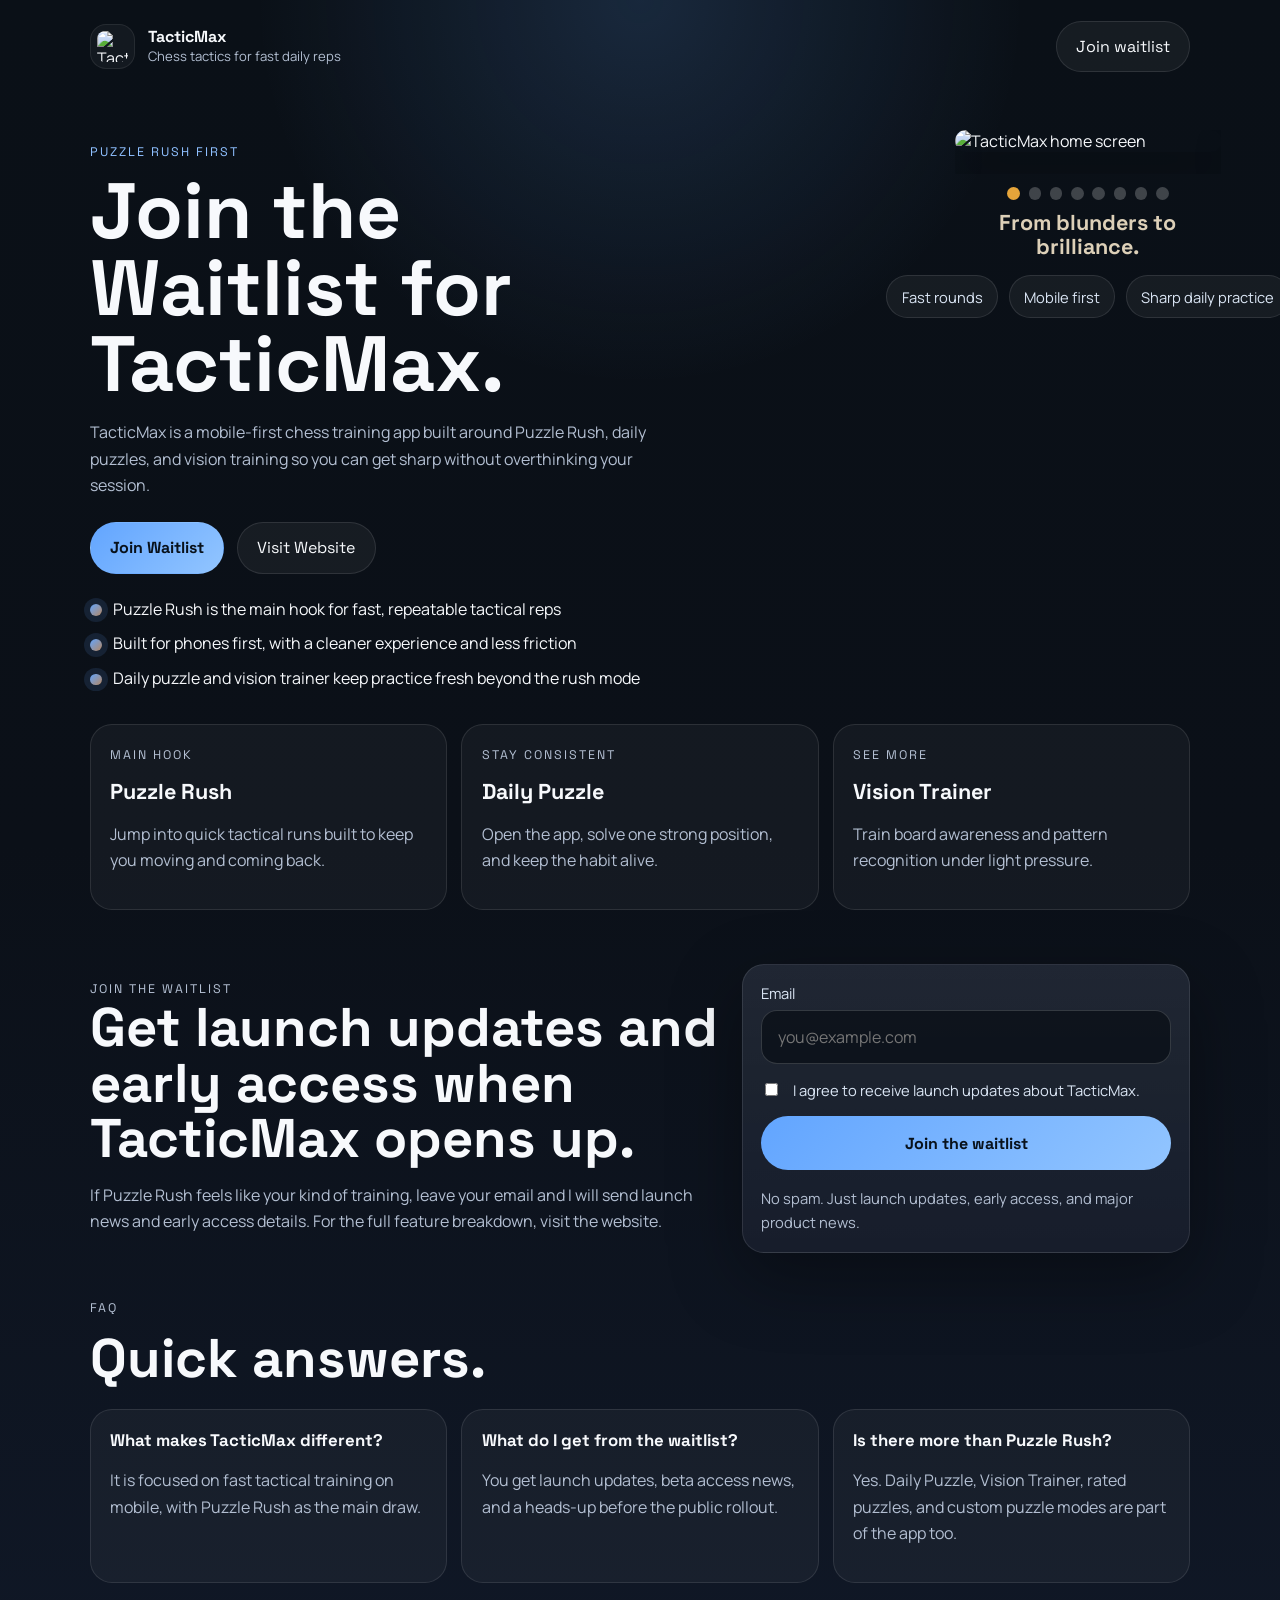
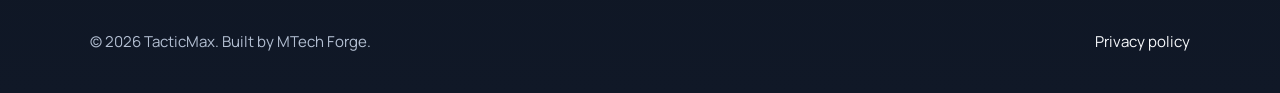
==== index.html @ 99b02673 "Add files via upload" ====
<!DOCTYPE html>
<html lang="en">
<head>
  <meta charset="UTF-8">
  <link rel="icon" href="logo/App_Icon-rounded.png">
  <meta name="viewport" content="width=device-width, initial-scale=1.0">
  <meta
    name="description"
    content="Join the TacticMax waitlist for early access to a mobile-first chess tactics app built around Puzzle Rush."
  >
  <title>TacticMax Waitlist</title>
  <link rel="preconnect" href="https://fonts.googleapis.com">
  <link rel="preconnect" href="https://fonts.gstatic.com" crossorigin>
  <link
    href="https://fonts.googleapis.com/css2?family=Space+Grotesk:wght@500;700&family=Manrope:wght@400;500;600;700&display=swap"
    rel="stylesheet"
  >
  <link rel="stylesheet" href="styles.css">
  <script src="config.js" defer></script>
  <script src="script.js" defer></script>
</head>
<body>
  <div class="page-shell">
    <header class="site-header">
      <a class="brand" href="#top" aria-label="TacticMax home">
        <img class="brand-logo" src="logo/logo.png" alt="TacticMax logo">
        <span class="brand-copy">
          <strong>TacticMax</strong>
          <small>Chess tactics for fast daily reps</small>
        </span>
      </a>
      <a class="button button-secondary header-cta" href="#waitlist">Join waitlist</a>
    </header>

    <main id="top">
      <section class="hero section reveal">
        <div class="hero-copy">
          <p class="eyebrow">Puzzle Rush first</p>
          <h1>Join the Waitlist for TacticMax.</h1>
          <p class="hero-text">
            TacticMax is a mobile-first chess training app built around Puzzle Rush,
            daily puzzles, and vision training so you can get sharp without overthinking your session.
          </p>
          <div class="hero-actions">
            <a class="button button-primary" href="#waitlist">Join Waitlist</a>
            <a
              class="button button-secondary"
              href="https://tacticmax.netlify.app/"
              target="_blank"
              rel="noreferrer"
            >
              Visit Website
            </a>
          </div>
          <ul class="hero-points" aria-label="Product highlights">
            <li>Puzzle Rush is the main hook for fast, repeatable tactical reps</li>
            <li>Built for phones first, with a cleaner experience and less friction</li>
            <li>Daily puzzle and vision trainer keep practice fresh beyond the rush mode</li>
          </ul>
        </div>

        <div class="hero-visual">
          <div class="phone-stage">
            <div class="hero-slider" aria-label="TacticMax screenshots">
              <div class="hero-slide">
                <img
                  class="app-shot hero-shot"
                  src="Screenhots/Puzzle_Rush.jpeg"
                  alt="Puzzle Rush mode in TacticMax"
                >
              </div>
              <div class="hero-slide">
                <img
                  class="app-shot hero-shot"
                  src="Screenhots/Home.jpeg"
                  alt="TacticMax home screen"
                >
              </div>
              <div class="hero-slide">
                <img
                  class="app-shot hero-shot"
                  src="Screenhots/Daily_puzzle.jpeg"
                  alt="Daily puzzle screen in TacticMax"
                >
              </div>
              <div class="hero-slide">
                <img
                  class="app-shot hero-shot"
                  src="Screenhots/Vision_Trainer.jpeg"
                  alt="Vision trainer screen in TacticMax"
                >
              </div>
              <div class="hero-slide">
                <img
                  class="app-shot hero-shot"
                  src="Screenhots/Rated_puzzles.jpeg"
                  alt="Rated puzzles screen in TacticMax"
                >
              </div>
              <div class="hero-slide">
                <img
                  class="app-shot hero-shot"
                  src="Screenhots/Custom_Puzzles.jpeg"
                  alt="Custom puzzles screen in TacticMax"
                >
              </div>
              <div class="hero-slide">
                <img
                  class="app-shot hero-shot"
                  src="Screenhots/Game_over1.jpeg"
                  alt="Game over screen in TacticMax"
                >
              </div>
              <div class="hero-slide">
                <img
                  class="app-shot hero-shot"
                  src="Screenhots/Game_over2.jpeg"
                  alt="Game over stats screen in TacticMax"
                >
              </div>
            </div>
            <div class="slider-meta" aria-label="Screenshot slider details">
              <div class="slider-dots" id="hero-slider-dots" aria-label="Screenshot progress"></div>
              <p class="slider-caption">From blunders to brilliance.</p>
            </div>
          </div>
          <div class="hero-badges" aria-label="Key promises">
            <span>Fast rounds</span>
            <span>Mobile first</span>
            <span>Sharp daily practice</span>
          </div>
        </div>
      </section>

      <section class="section compact-section reveal">
        <div class="feature-list">
          <article class="feature-card">
            <p class="feature-kicker">Main hook</p>
            <h2>Puzzle Rush</h2>
            <p>Jump into quick tactical runs built to keep you moving and coming back.</p>
          </article>
          <article class="feature-card">
            <p class="feature-kicker">Stay consistent</p>
            <h2>Daily Puzzle</h2>
            <p>Open the app, solve one strong position, and keep the habit alive.</p>
          </article>
          <article class="feature-card">
            <p class="feature-kicker">See more</p>
            <h2>Vision Trainer</h2>
            <p>Train board awareness and pattern recognition under light pressure.</p>
          </article>
        </div>
      </section>

      <section class="section reveal" id="waitlist">
        <div class="waitlist-wrap">
          <div class="waitlist-copy">
            <p class="eyebrow">Join the waitlist</p>
            <h2>Get launch updates and early access when TacticMax opens up.</h2>
            <p>
              If Puzzle Rush feels like your kind of training, leave your email and
              I will send launch news and early access details. For the full feature breakdown,
              visit the website.
            </p>
          </div>

          <aside class="waitlist-panel">
            <form
              id="waitlist-form"
              class="waitlist-form"
              name="waitlist"
              method="POST"
              action="/success.html"
              data-netlify="true"
              netlify-honeypot="company"
            >
              <input type="hidden" name="form-name" value="waitlist">
              <input type="hidden" name="page_url" id="page-url">
              <input type="hidden" name="referrer" id="referrer">

              <div class="honeypot" aria-hidden="true">
                <label for="company">Company</label>
                <input id="company" name="company" type="text" tabindex="-1" autocomplete="off">
              </div>

              <label class="field">
                <span>Email</span>
                <input
                  id="email"
                  name="email"
                  type="email"
                  maxlength="255"
                  placeholder="you@example.com"
                  autocomplete="email"
                  required
                >
              </label>

              <label class="checkbox-field">
                <input id="consent" name="consent" type="checkbox" value="true" required>
                <span>I agree to receive launch updates about TacticMax.</span>
              </label>

              <button class="button button-primary button-submit" type="submit">
                Join the waitlist
              </button>

              <p class="form-note">
                No spam. Just launch updates, early access, and major product news.
              </p>
            </form>
          </aside>
        </div>
      </section>

      <section class="section faq-section reveal" id="faq">
        <div class="section-heading">
          <p class="eyebrow">FAQ</p>
          <h2>Quick answers.</h2>
        </div>

        <div class="faq-list">
          <article class="faq-item">
            <h3>What makes TacticMax different?</h3>
            <p>It is focused on fast tactical training on mobile, with Puzzle Rush as the main draw.</p>
          </article>
          <article class="faq-item">
            <h3>What do I get from the waitlist?</h3>
            <p>You get launch updates, beta access news, and a heads-up before the public rollout.</p>
          </article>
          <article class="faq-item">
            <h3>Is there more than Puzzle Rush?</h3>
            <p>Yes. Daily Puzzle, Vision Trainer, rated puzzles, and custom puzzle modes are part of the app too.</p>
          </article>
        </div>
      </section>
    </main>

    <footer class="site-footer">
      <p>&copy; <span id="year"></span> TacticMax. Built by MTech Forge.</p>
      <a href="https://mtechstudio-cloud.github.io/chess-puzzle-privacy/privacy_policy.html">Privacy policy</a>
    </footer>
  </div>
</body>
</html>
---- styles.css ----
:root {
  --bg: #0b1018;
  --bg-soft: #101827;
  --surface: rgba(16, 24, 39, 0.82);
  --surface-strong: #131d2c;
  --surface-soft: rgba(255, 255, 255, 0.05);
  --text: #f7f9fc;
  --muted: #b3bfd2;
  --accent: #62a5ff;
  --accent-strong: #8fc0ff;
  --line: rgba(255, 255, 255, 0.1);
  --line-strong: rgba(255, 255, 255, 0.16);
  --success: #8df0b5;
  --shadow: 0 24px 70px rgba(0, 0, 0, 0.34);
  --radius-xl: 28px;
  --radius-lg: 22px;
  --radius-md: 16px;
  --container: 1100px;
}

* {
  box-sizing: border-box;
}

html {
  scroll-behavior: smooth;
}

body {
  margin: 0;
  min-height: 100vh;
  background:
    radial-gradient(circle at top center, rgba(98, 165, 255, 0.16), transparent 24rem),
    linear-gradient(180deg, #0a1017 0%, #0b1018 50%, #101827 100%);
  color: var(--text);
  font-family: "Manrope", "Segoe UI", sans-serif;
  -webkit-text-size-adjust: 100%;
}

a {
  color: inherit;
  text-decoration: none;
}

button,
input {
  font: inherit;
}

img {
  display: block;
  max-width: 100%;
}

.page-shell {
  width: min(calc(100% - 1.2rem), var(--container));
  margin: 0 auto;
  padding-bottom: calc(2rem + env(safe-area-inset-bottom, 0px));
}

.site-header,
.section,
.site-footer {
  position: relative;
  z-index: 1;
}

.site-header {
  display: flex;
  align-items: center;
  justify-content: space-between;
  gap: 1rem;
  padding: 1rem 0 0.75rem;
}

.brand {
  display: inline-flex;
  align-items: center;
  gap: 0.85rem;
  min-width: 0;
}

.brand-logo {
  width: 2.8rem;
  height: 2.8rem;
  object-fit: contain;
  border-radius: 16px;
  background: rgba(255, 255, 255, 0.04);
  border: 1px solid rgba(255, 255, 255, 0.08);
  padding: 0.35rem;
}

.brand-copy {
  display: grid;
  gap: 0.08rem;
}

.brand-copy strong,
.button,
.eyebrow,
.feature-kicker {
  font-family: "Space Grotesk", "Segoe UI", sans-serif;
}

.brand-copy strong {
  font-size: 1rem;
  line-height: 1.1;
}

.brand-copy small {
  color: var(--muted);
  font-size: 0.82rem;
}

.section {
  padding-top: 3.4rem;
}

.hero {
  display: grid;
  gap: 1.8rem;
  align-items: start;
}

.eyebrow,
.feature-kicker {
  margin: 0 0 0.8rem;
  color: var(--accent-strong);
  font-size: 0.78rem;
  letter-spacing: 0.16em;
  text-transform: uppercase;
}

.hero h1,
.section-heading h2,
.waitlist-copy h2,
.feature-card h2,
.screen-copy h3,
.faq-item h3 {
  margin: 0;
  font-family: "Space Grotesk", "Segoe UI", sans-serif;
}

.hero h1 {
  max-width: 12ch;
  font-size: clamp(2.65rem, 9vw, 4.9rem);
  line-height: 0.98;
}

.hero-text,
.section-heading p,
.waitlist-copy p,
.feature-card p,
.screen-copy p,
.faq-item p,
.form-note {
  color: var(--muted);
  line-height: 1.65;
}

.hero-text {
  margin: 1rem 0 0;
  max-width: 36rem;
  font-size: 1rem;
}

.hero-actions {
  display: flex;
  flex-wrap: wrap;
  gap: 0.8rem;
  margin: 1.5rem 0;
}

.button {
  display: inline-flex;
  align-items: center;
  justify-content: center;
  min-height: 3rem;
  padding: 0.88rem 1.2rem;
  border-radius: 999px;
  border: 1px solid transparent;
  transition:
    transform 180ms ease,
    border-color 180ms ease,
    background 180ms ease;
}

.button:hover,
.button:focus-visible {
  transform: translateY(-1px);
}

.button-primary {
  background: linear-gradient(135deg, var(--accent), #92c5ff);
  color: #08111b;
  font-weight: 700;
}

.button-secondary {
  background: rgba(255, 255, 255, 0.05);
  border-color: var(--line);
  color: var(--text);
}

.header-cta {
  flex-shrink: 0;
}

.hero-points {
  display: grid;
  gap: 0.8rem;
  padding: 0;
  margin: 0;
  list-style: none;
}

.hero-points li {
  display: flex;
  gap: 0.7rem;
  align-items: flex-start;
}

.hero-points li::before {
  content: "";
  width: 0.72rem;
  height: 0.72rem;
  flex: 0 0 auto;
  margin-top: 0.42rem;
  border-radius: 999px;
  background: linear-gradient(135deg, var(--accent), #b58863);
  box-shadow: 0 0 0 6px rgba(98, 165, 255, 0.12);
}

.hero-visual {
  display: grid;
  gap: 1rem;
  justify-items: center;
  transform: translateY(-0.5rem);
}

.phone-stage {
  width: min(100%, 16rem);
}

.hero-slider {
  display: grid;
  grid-auto-flow: column;
  grid-auto-columns: 100%;
  gap: 0.75rem;
  overflow-x: auto;
  overscroll-behavior-x: contain;
  scroll-snap-type: x mandatory;
  scrollbar-width: none;
  -webkit-overflow-scrolling: touch;
}

.hero-slider::-webkit-scrollbar {
  display: none;
}

.hero-slide {
  scroll-snap-align: start;
  width: 100%;
}

.app-shot {
  width: 100%;
  height: auto;
  display: block;
  border-radius: 1.35rem;
  box-shadow: 0 18px 46px rgba(0, 0, 0, 0.28);
}

.hero-shot {
  max-width: none;
}

.slider-meta {
  width: 100%;
  margin-inline: auto;
  padding-top: 0.8rem;
  display: grid;
  justify-items: center;
  text-align: center;
}

.slider-dots {
  display: flex;
  align-items: center;
  justify-content: center;
  gap: 0.55rem;
  margin-bottom: 0.7rem;
}

.slider-dot {
  width: 0.78rem;
  height: 0.78rem;
  border: 0;
  padding: 0;
  border-radius: 999px;
  background: rgba(255, 255, 255, 0.22);
  cursor: pointer;
  transition:
    transform 180ms ease,
    background 180ms ease,
    opacity 180ms ease;
}

.slider-dot:hover,
.slider-dot:focus-visible {
  transform: scale(1.08);
  background: rgba(255, 255, 255, 0.4);
}

.slider-dot.is-active {
  background: #e6a53a;
}

.slider-caption {
  margin: 0;
  color: #ddd0b8;
  font-family: "Space Grotesk", "Segoe UI", sans-serif;
  font-size: clamp(1rem, 2.2vw, 1.35rem);
  font-weight: 700;
  line-height: 1.12;
}

.hero-badges {
  display: flex;
  flex-wrap: wrap;
  justify-content: center;
  gap: 0.65rem;
  position: relative;
  z-index: 1;
}

.hero-badges span {
  padding: 0.65rem 0.9rem;
  border-radius: 999px;
  background: rgba(255, 255, 255, 0.05);
  border: 1px solid var(--line);
  color: #dbe6f5;
  font-size: 0.92rem;
}

.compact-section {
  padding-top: 2.2rem;
}

.feature-list {
  display: grid;
  gap: 0.9rem;
}

.feature-card,
.waitlist-panel,
.faq-item {
  background: rgba(255, 255, 255, 0.04);
  border: 1px solid var(--line);
  border-radius: var(--radius-lg);
}

.feature-card {
  padding: 1.2rem;
}

.feature-card h2 {
  margin-bottom: 0.55rem;
  font-size: 1.35rem;
}

.section-heading {
  display: grid;
  gap: 0.8rem;
  max-width: 40rem;
}

.section-heading h2,
.waitlist-copy h2 {
  font-size: clamp(2rem, 7vw, 3.4rem);
  line-height: 1.02;
}

.section-heading p {
  margin: 0;
}

.waitlist-wrap {
  display: grid;
  gap: 1rem;
  align-items: start;
}

.waitlist-copy p {
  margin: 0.95rem 0 0;
}

.waitlist-panel {
  padding: 1.1rem;
  background:
    linear-gradient(180deg, rgba(255, 255, 255, 0.07), rgba(255, 255, 255, 0.03)),
    var(--surface);
  box-shadow: var(--shadow);
}

.waitlist-form {
  display: grid;
  gap: 1rem;
}

.field,
.checkbox-field {
  display: grid;
  gap: 0.45rem;
}

.field span,
.checkbox-field span {
  font-size: 0.92rem;
  color: #dbe6f5;
}

.field input {
  width: 100%;
  border: 1px solid var(--line-strong);
  border-radius: var(--radius-md);
  padding: 0.95rem 1rem;
  min-height: 3.25rem;
  color: var(--text);
  background: rgba(8, 13, 21, 0.7);
  outline: none;
  transition:
    border-color 180ms ease,
    box-shadow 180ms ease;
}

.field input:focus {
  border-color: rgba(143, 192, 255, 0.85);
  box-shadow: 0 0 0 4px rgba(98, 165, 255, 0.15);
}

.checkbox-field {
  grid-template-columns: auto 1fr;
  align-items: start;
  gap: 0.75rem;
}

.checkbox-field input {
  margin-top: 0.15rem;
  accent-color: var(--accent);
}

.button-submit {
  width: 100%;
  border: 0;
  cursor: pointer;
  min-height: 3.35rem;
}

.button-submit[disabled] {
  cursor: progress;
  opacity: 0.74;
  transform: none;
}

.form-note,
.form-status {
  margin: 0;
}

.form-note {
  font-size: 0.92rem;
}

.form-status {
  min-height: 1.4rem;
  font-size: 0.94rem;
}

.form-status.success {
  color: var(--success);
}

.form-status.error {
  color: #ffb8b8;
}

.honeypot {
  position: absolute;
  left: -9999px;
  width: 1px;
  height: 1px;
  overflow: hidden;
}

.faq-section {
  padding-top: 2.8rem;
}

.faq-list {
  display: grid;
  gap: 0.9rem;
  margin-top: 1.4rem;
}

.faq-item {
  padding: 1.2rem;
}

.faq-item h3 {
  margin-bottom: 0.45rem;
  font-size: 1.05rem;
}

.site-footer {
  display: flex;
  flex-direction: column;
  align-items: flex-start;
  gap: 0.55rem;
  padding: 3rem 0 0.6rem;
  color: var(--muted);
  font-size: 0.94rem;
}

.site-footer p {
  margin: 0;
}

.site-footer a {
  color: var(--text);
}

.success-page {
  min-height: calc(100vh - 2rem);
  display: grid;
  place-items: center;
  padding: 2rem 0 1rem;
}

.success-card {
  width: min(100%, 34rem);
  padding: 1.5rem;
  border-radius: var(--radius-lg);
  background:
    linear-gradient(180deg, rgba(255, 255, 255, 0.07), rgba(255, 255, 255, 0.03)),
    var(--surface);
  border: 1px solid var(--line);
  box-shadow: var(--shadow);
  text-align: center;
}

.success-logo {
  margin: 0 auto 1rem;
}

.success-card h1 {
  margin: 0;
  font-family: "Space Grotesk", "Segoe UI", sans-serif;
  font-size: clamp(2rem, 7vw, 3rem);
  line-height: 1.02;
}

.success-copy {
  margin: 1rem auto 0;
  max-width: 28rem;
  color: var(--muted);
  line-height: 1.65;
}

.success-actions {
  justify-content: center;
}

.reveal {
  opacity: 0;
  transform: translateY(22px);
  transition:
    opacity 540ms ease,
    transform 540ms ease;
}

.reveal.revealed {
  opacity: 1;
  transform: translateY(0);
}

@media (min-width: 700px) {
  .page-shell {
    width: min(calc(100% - 2rem), var(--container));
  }

  .feature-list,
  .faq-list {
    grid-template-columns: repeat(3, minmax(0, 1fr));
  }

  .waitlist-wrap {
    grid-template-columns: minmax(0, 1fr) minmax(320px, 28rem);
  }

  .site-footer {
    flex-direction: row;
    justify-content: space-between;
    align-items: center;
  }
}

@media (min-width: 960px) {
  .site-header {
    padding-top: 1.3rem;
  }

  .hero {
    grid-template-columns: minmax(0, 1fr) minmax(360px, 28rem);
    gap: 2.4rem;
  }

  .hero-copy {
    padding-top: 0.35rem;
  }

  .phone-stage {
    width: min(100%, 16.65rem);
  }

}

@media (max-width: 760px) {
  .page-shell {
    width: min(calc(100% - 1rem), var(--container));
  }

  .site-header {
    flex-direction: column;
    align-items: stretch;
    gap: 0.85rem;
    padding-top: calc(0.9rem + env(safe-area-inset-top, 0px));
  }

  .brand {
    width: 100%;
  }

  .header-cta {
    width: 100%;
  }

  .section {
    padding-top: 2.5rem;
  }

  .hero {
    gap: 1.2rem;
  }

  .hero h1 {
    max-width: none;
    font-size: clamp(2.25rem, 10vw, 3.4rem);
  }

  .hero-text {
    font-size: 0.98rem;
  }

  .hero-actions,
  .success-actions {
    display: grid;
    grid-template-columns: 1fr;
    gap: 0.75rem;
  }

  .hero-actions .button,
  .success-actions .button {
    width: 100%;
  }

  .hero-visual {
    transform: none;
    gap: 0.8rem;
  }

  .phone-stage {
    width: min(100%, 17rem);
  }

  .hero-badges {
    width: 100%;
    gap: 0.55rem;
  }

  .hero-badges span {
    display: flex;
    align-items: center;
    flex: 1 1 calc(50% - 0.55rem);
    text-align: center;
    justify-content: center;
    min-height: 2.75rem;
  }

  .feature-card,
  .waitlist-panel,
  .faq-item,
  .success-card {
    border-radius: 18px;
  }

  .feature-card,
  .faq-item {
    padding: 1rem;
  }

  .waitlist-panel,
  .success-card {
    padding: 1rem;
  }

  .waitlist-copy h2,
  .section-heading h2 {
    font-size: clamp(1.9rem, 8vw, 2.5rem);
  }
}

@media (max-width: 640px) {
  .site-header {
    align-items: stretch;
  }

  .brand {
    gap: 0.7rem;
  }

  .brand-logo {
    width: 2.55rem;
    height: 2.55rem;
  }

  .brand-copy small {
    display: none;
  }

  .header-cta {
    min-height: 3.15rem;
    padding-inline: 0.95rem;
  }

  .slider-dots {
    gap: 0.42rem;
  }

  .slider-dot {
    width: 0.68rem;
    height: 0.68rem;
  }

  .slider-caption {
    font-size: 0.96rem;
  }

  .hero-points {
    gap: 0.7rem;
  }

  .hero-points li {
    font-size: 0.95rem;
  }

  .field input {
    min-height: 3.15rem;
    padding-inline: 0.95rem;
  }

  .checkbox-field {
    gap: 0.65rem;
  }

  .site-footer {
    padding-top: 2.4rem;
    font-size: 0.9rem;
  }

}
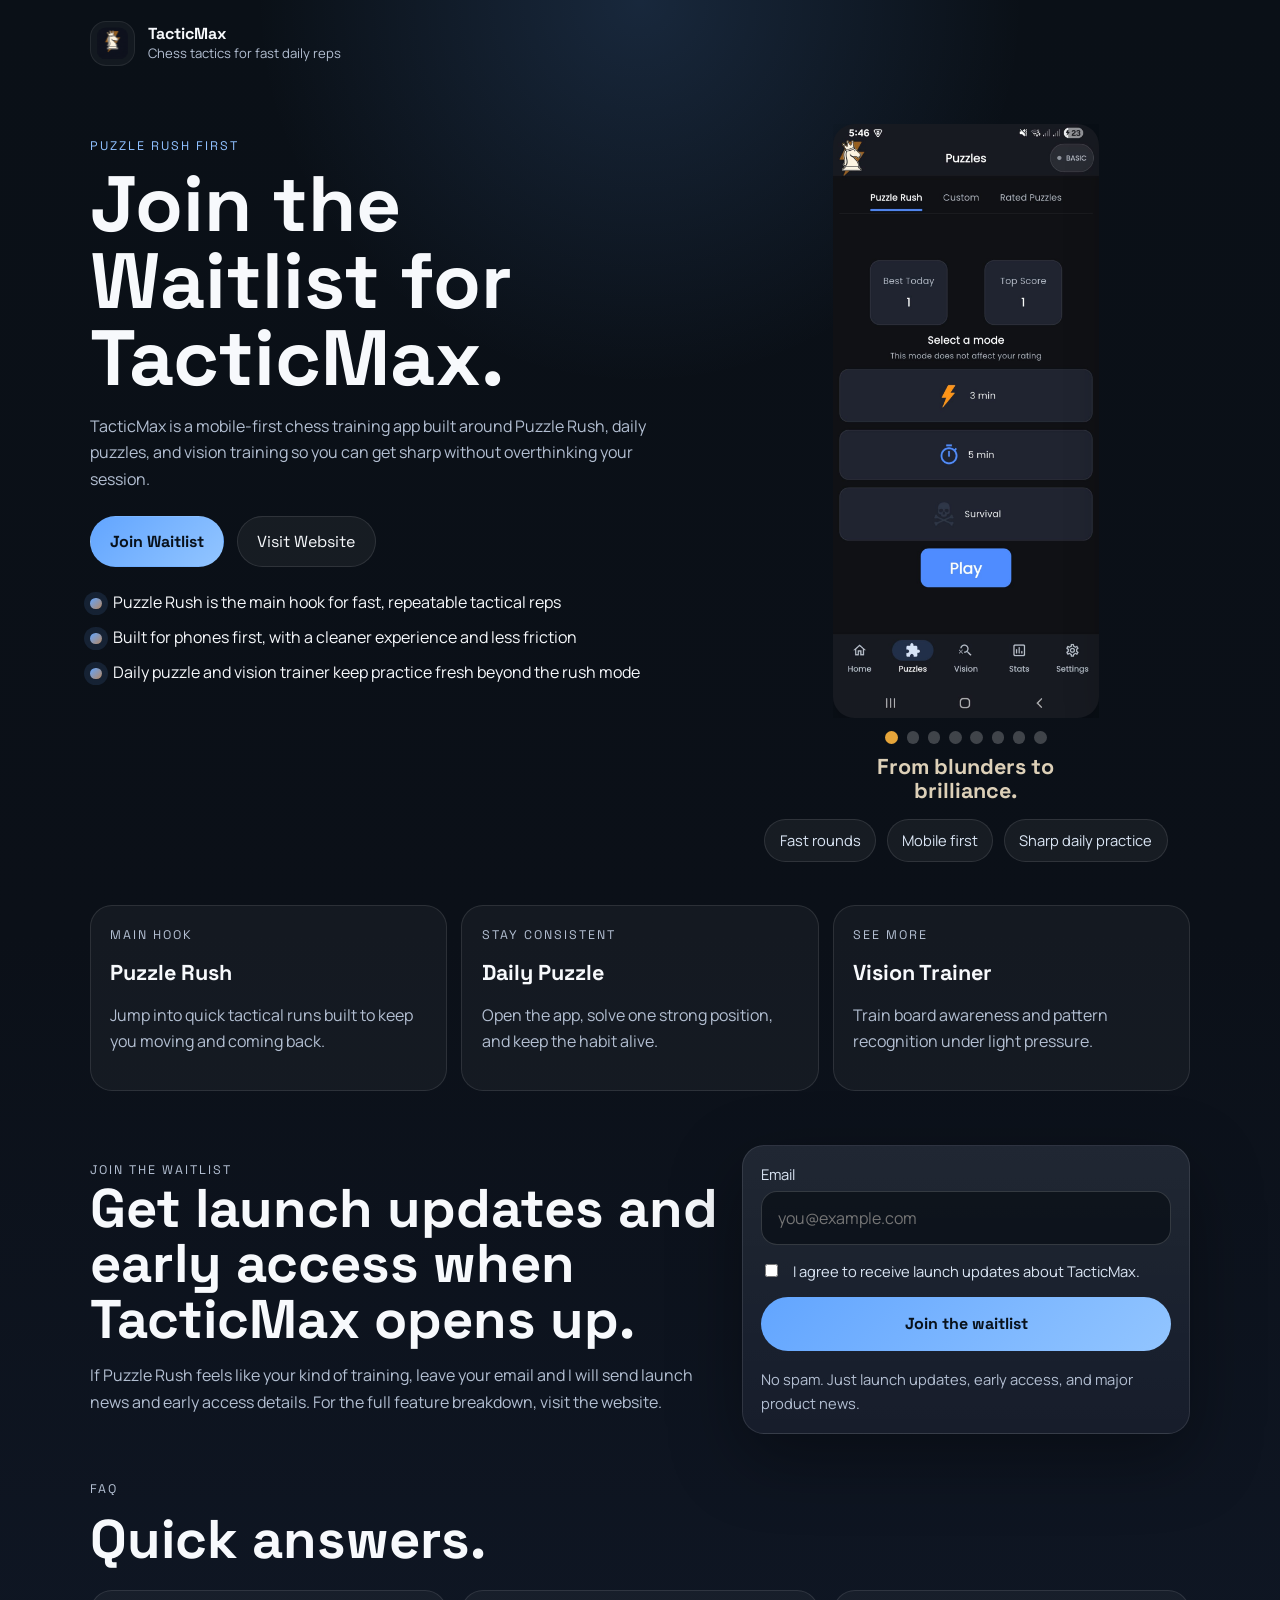
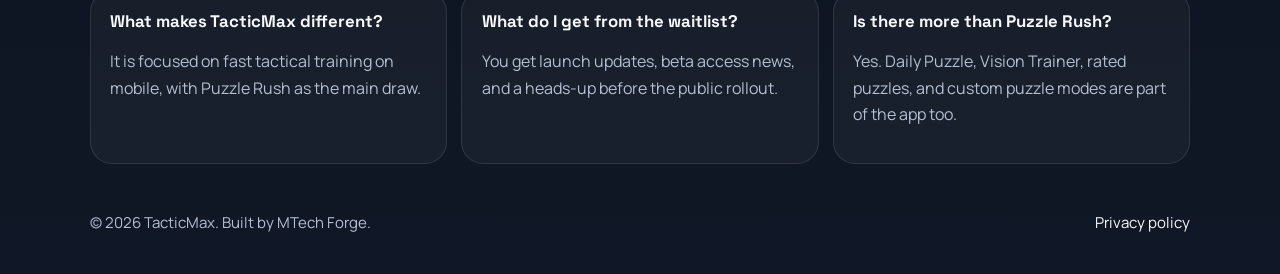
==== commit a1975079: "Update index.html" ====
--- a/index.html
+++ b/index.html
@@ -29,7 +29,6 @@
           <small>Chess tactics for fast daily reps</small>
         </span>
       </a>
-      <a class="button button-secondary header-cta" href="#waitlist">Join waitlist</a>
     </header>
 
     <main id="top">
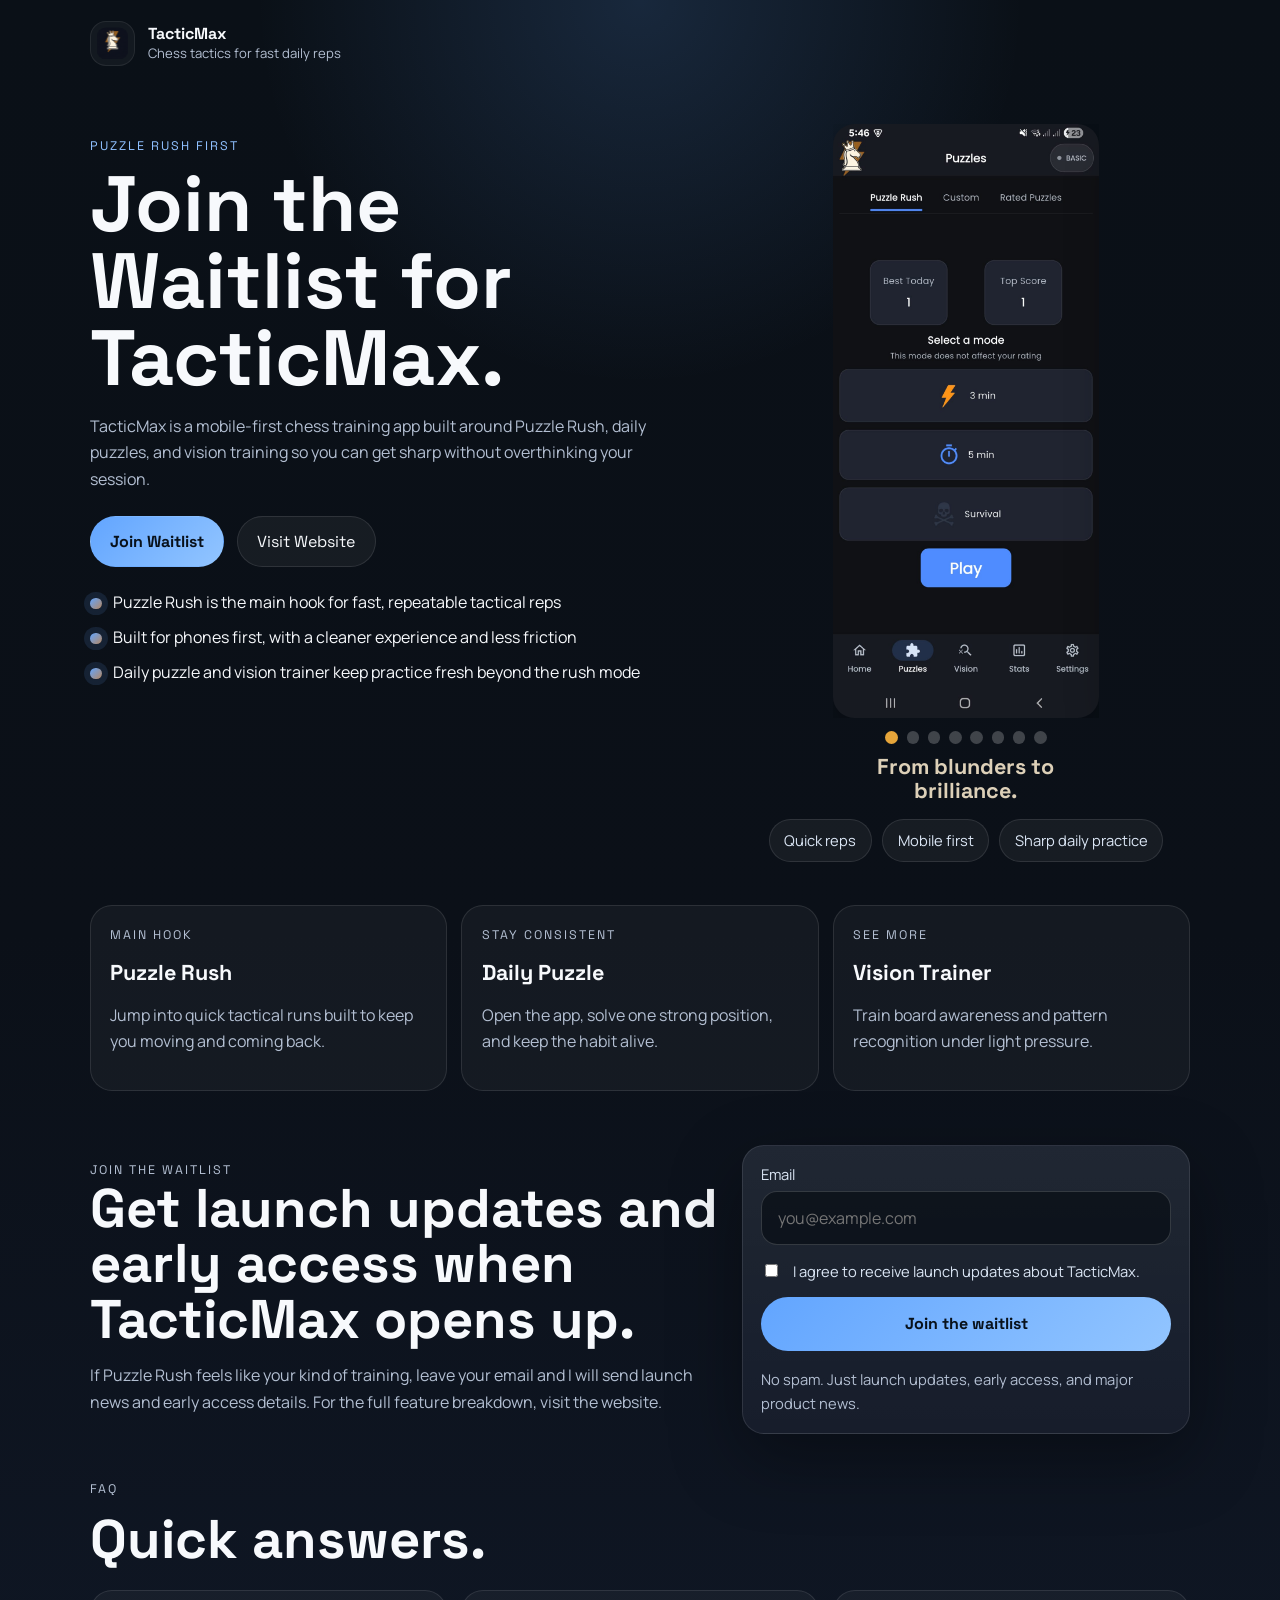
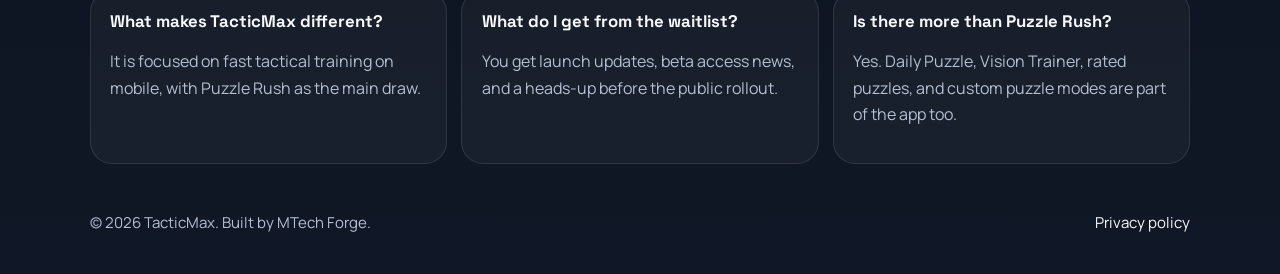
==== commit d23145cc: "Update index.html" ====
--- a/index.html
+++ b/index.html
@@ -124,7 +124,7 @@
             </div>
           </div>
           <div class="hero-badges" aria-label="Key promises">
-            <span>Fast rounds</span>
+            <span>Quick reps</span>
             <span>Mobile first</span>
             <span>Sharp daily practice</span>
           </div>
